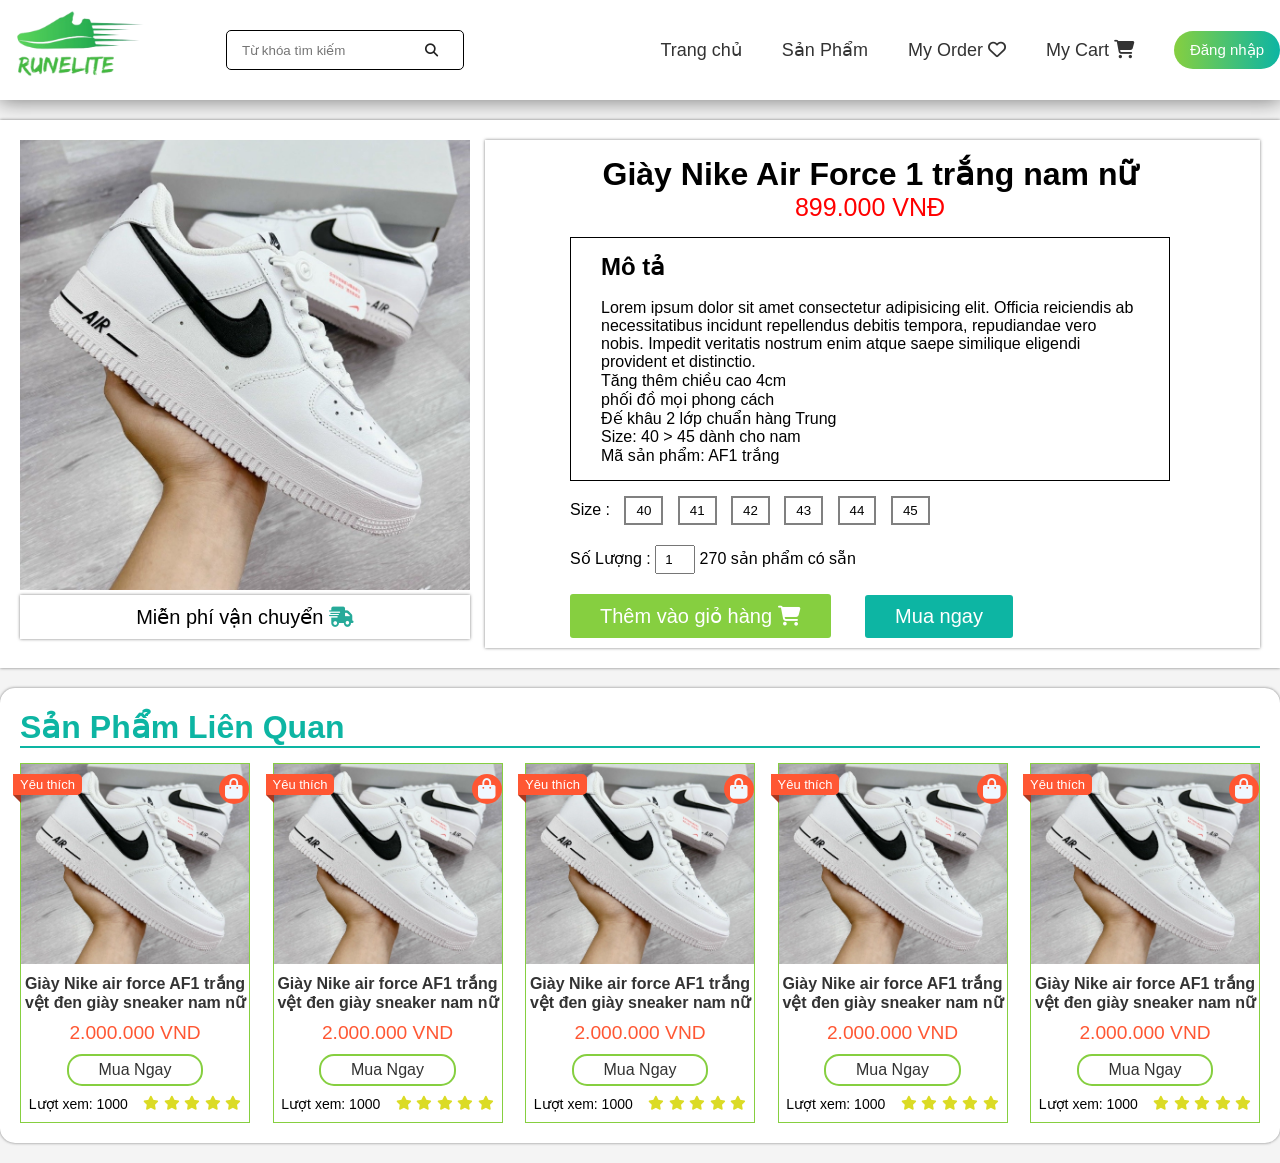
==== chitietsp.html @ 8d18b6e3 "full code" ====
<!DOCTYPE html>
<html lang="en">
<head>
    <meta charset="UTF-8">
    <meta name="viewport" content="width=device-width, initial-scale=1.0">
    <title>Run Elite</title>
    <link rel="stylesheet" href="css/main.css">
    <link rel="icon" href="image/runelite-removebg.png">
    <link rel="stylesheet" href="fontawesome-free-6.4.2-web/fontawesome-free-6.4.2-web/css/all.min.css">
    <link rel="preconnect" href="https://fonts.googleapis.com">
    <link href="https://fonts.googleapis.com/css2?family=Lemon&display=swap" rel="stylesheet">
    <!-- <link href="https://cdn.jsdelivr.net/npm/bootstrap@5.3.2/dist/css/bootstrap.min.css" rel="stylesheet" integrity="sha384-T3c6CoIi6uLrA9TneNEoa7RxnatzjcDSCmG1MXxSR1GAsXEV/Dwwykc2MPK8M2HN" crossorigin="anonymous"> -->
    <!-- <script src="https://cdn.jsdelivr.net/npm/bootstrap@5.3.2/dist/js/bootstrap.bundle.min.js" integrity="sha384-C6RzsynM9kWDrMNeT87bh95OGNyZPhcTNXj1NW7RuBCsyN/o0jlpcV8Qyq46cDfL" crossorigin="anonymous"></script> -->

</head>
<body>
    <!-- BIGIN HEADER -->
    <div class="wrapper">
        <div class="header">
          <div class="header-logo">
                <a href=""><img src="image/runelite-removebg.png" alt=""></a>    
                  
          </div>

          <div class="box_search">
            <form action="" method="POST">
                <input type="text" placeholder="Từ khóa tìm kiếm" name="keyword">
                <button name="timkiem" ><i class="fa-solid fa-magnifying-glass"></i></button>
            </form>
          </div>

          <div class="nav">
            <ul>
                <li><a href="">Trang chủ</a></li>
                <li><a href="">Sản Phẩm</a></li>
                <li class="nav2">
                  <a href="">My Order <i class="fa-regular fa-heart"></i></a>
                </li>
                <li>               
                  <a href="">My Cart <i class="fa-solid fa-cart-shopping"></i></a>
                </li>
                
                <!-- <li class='margin'><a href="">Giỏ hàng</a></li>  -->
                <!-- <li class="menu2">
                      <?php
                        if(isset($_SESSION['user'])){
                            extract($_SESSION['user']);  
                            if($role==0){
                              echo "<a>Xin chào: <b>$user</b> !</a>
                                  <ul class='menu2-1'>
                                    <li><a href='index.php?act=edittk'>Thông tin tài khoản</a></li>
                                    <li><a href='logout.php'>Đăng xuất</a></li>
                                  </ul>
                            ";
                            }else{
                              echo "<a>Xin chào: <b>$user</b> !</a>
                                    <ul class='menu2-1'>
                                        <li><a href='index.php?act=edittk'>Thông tin tài khoản</a></li>
                                        <li><a href='admin/index.php'>Quản lý web</a></li>
                                        <li><a href='logout.php'>Đăng xuất</a></li>
                                        
                                    </ul>
                              ";
                            }                    
                                  
                        }else{
                            echo '<a class="button-login" href="login.php">Đăng nhập</a>' ;
                        } 
                        ?>
                  </li>     -->
                  <!-- <li class="menu2"><a href="">Đăng nhập</a></li> -->
                  <button class="menu2"><a href="">Đăng nhập</a></button>
              </ul>
          </div>
      </div>



      <!-- END HEADER -->
      <div class="container">
        <div class="detail_product">
            <div class="detail_product_1">
                <div class="etail_product-image">
                    <img src="image/adidas_af1.jpg" alt="">
                </div>
                <div class="detail_product-ship">
                    <p>Miễn phí vận chuyển <i class="fa-solid fa-truck-fast"></i></p>     
                </div>
            </div>
            <div class="detail_product_2">
                <h1>Giày Nike Air Force 1 trắng nam nữ</h1>
                <p>899.000 VNĐ</p>
                <div class="description">
                    <h2>Mô tả</h2> <br>
                    <p>
                        Lorem ipsum dolor sit amet consectetur adipisicing elit. Officia reiciendis ab necessitatibus incidunt repellendus debitis tempora,
                        repudiandae vero nobis. Impedit veritatis nostrum enim atque saepe similique eligendi provident et distinctio. <br>
                        Tăng thêm chiều cao 4cm <br>
    
                     phối đồ mọi phong cách <br>
    
                     Đế khâu 2 lớp chuẩn hàng Trung <br>
    
                     Size: 40 > 45 dành cho  nam  <br>
    
                     Mã sản phẩm:  AF1 trắng
                    </p>
                </div>
                <div class="size">
                    Size : 
                    <button class="product-size">40</button>
                    <button class="product-size">41</button>
                    <button class="product-size">42</button>
                    <button class="product-size">43</button>
                    <button class="product-size">44</button>
                    <button class="product-size">45</button>
    
                </div>
                <div class="quantity">
                    Số Lượng :
                    <input type="number" min="1" value="1">
                       270 sản phẩm có sẵn
                </div>
                <div class="button-action">
                    <button class="button-action-1">Thêm vào giỏ hàng <i class="fa-solid fa-cart-shopping"></i></button>
                    <button class="button-action-2">Mua ngay</button>
                </div>
            </div>  
        </div>
        <!-- Sản phẩm liên quan -->
        <div class="adidas">
            <h1> Sản Phẩm Liên Quan</h1>
            <div class="adidas-product">
              <div class="product-box">
                <div class="product-image-container">
                    <img class="product-image" src="image/adidas_af1.jpg" alt="Tên sản phẩm">
                    <a href=""> <i class="fa-solid fa-bag-shopping"></i></a>
                </div>
                <div class="product-sale">Yêu thích</div>
                <div class="product-detail">
                    <div class="product-title"><a href="">Giày Nike air force AF1 trắng vệt đen giày sneaker nam nữ</a></div>
                    <div class="product-price">2.000.000 VND</div>
                    <!-- <div class="remaining-products">Số lượng còn lại: 50</div> -->
                    <div class="buy-now"><a href="">Mua Ngay</a></div>
                    <div class="box-viewStar">
                      <div class="view-count">Lượt xem: 1000</div>
                      <div class="product-star">
                        <i class="fa-solid fa-star"></i>
                        <i class="fa-solid fa-star"></i>
                        <i class="fa-solid fa-star"></i>
                        <i class="fa-solid fa-star"></i>
                        <i class="fa-solid fa-star"></i>
                      </div>
                    </div>                          
                </div>
              </div>
    
              <div class="product-box">
                <div class="product-image-container">
                    <img class="product-image" src="image/adidas_af1.jpg" alt="Tên sản phẩm">
                    <a href=""> <i class="fa-solid fa-bag-shopping"></i></a>
                </div>
                <div class="product-sale">Yêu thích</div>
                <div class="product-detail">
                    <div class="product-title"><a href="">Giày Nike air force AF1 trắng vệt đen giày sneaker nam nữ</a></div>
                    <div class="product-price">2.000.000 VND</div>
                    <!-- <div class="remaining-products">Số lượng còn lại: 50</div> -->
                    <div class="buy-now"><a href="">Mua Ngay</a></div>
                    <div class="box-viewStar">
                      <div class="view-count">Lượt xem: 1000</div>
                      <div class="product-star">
                        <i class="fa-solid fa-star"></i>
                        <i class="fa-solid fa-star"></i>
                        <i class="fa-solid fa-star"></i>
                        <i class="fa-solid fa-star"></i>
                        <i class="fa-solid fa-star"></i>
                      </div>
                    </div>                          
                </div>
              </div>
    
              <div class="product-box">
                <div class="product-image-container">
                    <img class="product-image" src="image/adidas_af1.jpg" alt="Tên sản phẩm">
                    <a href=""> <i class="fa-solid fa-bag-shopping"></i></a>
                </div>
                <div class="product-sale">Yêu thích</div>
                <div class="product-detail">
                    <div class="product-title"><a href="">Giày Nike air force AF1 trắng vệt đen giày sneaker nam nữ</a></div>
                    <div class="product-price">2.000.000 VND</div>
                    <!-- <div class="remaining-products">Số lượng còn lại: 50</div> -->
                    <div class="buy-now"><a href="">Mua Ngay</a></div>
                    <div class="box-viewStar">
                      <div class="view-count">Lượt xem: 1000</div>
                      <div class="product-star">
                        <i class="fa-solid fa-star"></i>
                        <i class="fa-solid fa-star"></i>
                        <i class="fa-solid fa-star"></i>
                        <i class="fa-solid fa-star"></i>
                        <i class="fa-solid fa-star"></i>
                      </div>
                    </div>                          
                </div>
              </div>
    
              <div class="product-box">
                <div class="product-image-container">
                    <img class="product-image" src="image/adidas_af1.jpg" alt="Tên sản phẩm">
                    <a href=""> <i class="fa-solid fa-bag-shopping"></i></a>
                </div>
                <div class="product-sale">Yêu thích</div>
                <div class="product-detail">
                    <div class="product-title"><a href="">Giày Nike air force AF1 trắng vệt đen giày sneaker nam nữ</a></div>
                    <div class="product-price">2.000.000 VND</div>
                    <!-- <div class="remaining-products">Số lượng còn lại: 50</div> -->
                    <div class="buy-now"><a href="">Mua Ngay</a></div>
                    <div class="box-viewStar">
                      <div class="view-count">Lượt xem: 1000</div>
                      <div class="product-star">
                        <i class="fa-solid fa-star"></i>
                        <i class="fa-solid fa-star"></i>
                        <i class="fa-solid fa-star"></i>
                        <i class="fa-solid fa-star"></i>
                        <i class="fa-solid fa-star"></i>
                      </div>
                    </div>                          
                </div>
              </div>
    
              <div class="product-box">
                <div class="product-image-container">
                    <img class="product-image" src="image/adidas_af1.jpg" alt="Tên sản phẩm">
                    <a href=""> <i class="fa-solid fa-bag-shopping"></i></a>
                </div>
                <div class="product-sale">Yêu thích</div>
                <div class="product-detail">
                    <div class="product-title"><a href="">Giày Nike air force AF1 trắng vệt đen giày sneaker nam nữ</a></div>
                    <div class="product-price">2.000.000 VND</div>
                    <!-- <div class="remaining-products">Số lượng còn lại: 50</div> -->
                    <div class="buy-now"><a href="">Mua Ngay</a></div>
                    <div class="box-viewStar">
                      <div class="view-count">Lượt xem: 1000</div>
                      <div class="product-star">
                        <i class="fa-solid fa-star"></i>
                        <i class="fa-solid fa-star"></i>
                        <i class="fa-solid fa-star"></i>
                        <i class="fa-solid fa-star"></i>
                        <i class="fa-solid fa-star"></i>
                      </div>
                    </div>                          
                </div>
              </div>
            </div>
          </div>

      </div>

      


</body>

</html>
---- css/main.css ----
:root{
    --white-color:#fff;
    --black-color:#000;
    --text-color:#333;
}
*{
    margin:0;
    padding:0;
    box-sizing:border-box;
}
.wrapper{
    font-family:'Roboto', sans-serif;  
    background-color: #f4f4f4;
}

  /* CSS CHO PHẦN HEADER */
li{
    list-style: none;
}

a{
  text-decoration: none;
  color:var(--text-color)
}

.header{
    display: flex;
    justify-content: space-between;
    background-color: white;
    box-shadow: 0px 0px 20px 1px rgba(0, 0, 0, 0.5);
    height: 100px;
    margin-bottom: 20px;
    
}
/* .header-img{
    height: 200px;
} */
.header-logo {
    margin-left: calc((100% - 1280px)/2);
    margin-top:5px;
    
}
.header-logo a img{
    width:150px;
    height: 85px;
}
.nav{
  margin-right: calc((100% - 1280px)/2);
  display: flex;
}

.nav ul{
    display: flex;
    align-items: center;
}
.nav>ul>li>a{
    display: block;
    padding: 30px 20px ;
    color:#333;
    font-size: 18px;
    font-weight: 500;
    /* align-items: center; */
}
.menu2{
  padding:10px 16px;
  background:linear-gradient(to right, #86cf40, #0db5a3) ;
  font-size: 15px;
  color:white;
  border-radius:20px;
  margin-left: 20px;
}

.menu2{
  position: relative;
  border: none;
  background-color: transparent;
}



.menu2 a{
  color: white;
  display: block;
}
.menu2-1{
  z-index: 2;
  position: absolute;
  top:40px;
  left:0;
  width: 160px;
  opacity: 0;
  visibility: hidden;
  border-radius: 8px;
  flex-direction: column;

}
.menu2-1 li{
  border-top:1px solid white;
}
.menu2-1 li a{
  text-align: center;
  font-size: 15px;
  padding:7px 10px;
}
.menu2 a{
  display: block;
}
.menu2:hover .menu2-1{
  opacity: 1;
  visibility: visible;
  transition: all 1s linear;
  background:#0db5a3;
}
.menu2:hover .menu2-1 a{
  color: white;
  text-decoration: none;
}
.menu2-1 a:hover{
  font-weight:600;
  transition: all 0.2s linear;
}

/* dropdown-header */

.nav>ul>li>a {
  display: inline-block;
  position: relative;
}
.nav>ul>li>a::after{
  content:'';
  width: 0px;
  height: 2px;
  background-color: black;
  position: absolute;
  bottom:25px;
  left: 20px;
  transition: width 0.5s;
}
.nav>ul>li>a:hover::after{
  width: 85px;
}

.box_search {
  display: flex;
  align-items: center;
  align-self: center;
  border: 1px solid black;
  border-radius: 5px;
  padding: 15px;
  height: 40px;
  margin-right: 100px;
  
}
.box_search  input {
  /* flex: 1; */
  border: none;
  outline: none;
  height: 35px;
}
.box_search  button {
  background-color: white;
  border: none;
  color: #222;
  padding: 5px 10px;
  border-radius: 5px;
  cursor: pointer;
}
.container{
    width: 1280px;
    margin:0 auto;
    padding-bottom: 20px;
}

   /* css cho phần nội dung */
   .slide{
    display: none;
   }
   .slide img{
    width: 100%;
    height: 440px;
    overflow: hidden;
   }
   .slides{
    position: relative;
   }
   .btn1{
    border:none;
    background-color: transparent;
    width: 40px;
    height: 40px;
    position: absolute;
    left: 0;
    bottom:50%;
    color:#fff;
   }
   .btn2{
    border:none;
    background-color: transparent;
    width: 40px;
    height: 40px;
    position: absolute;
    right: 0;
    bottom:50%;
    color:#fff;

   }
   .btn1,.btn2{
    cursor: pointer;
   }

   .fade {
    animation: fade 5s infinite;
}

@keyframes fade {
    0% {
        opacity: 0.5;
    }
    40% {
        opacity: 1;
    }
    80% {
        opacity: 0.8;
    }
    100% {
        opacity: 0.6;
    }
}

  /* .image img {
    width: 100%;
    height: 100%;
    object-fit: cover;
    border-radius: 0.2rem;
  } */
  .category{
    width: 100%;
    height: 120px;
    background-color: white;
    /* border-radius: 15px; */
    margin-top: 10px;
    display: flex;
    justify-content: space-around;
    align-items: center;
    box-shadow: 0px 0px 3px  rgba(0, 0, 0, 0.5);

  }
  .brand{
    text-align: center;
    transition: all 0.2s linear;


  }

  .brand-circle{
    width: 70px;
    height: 70px;
    border-radius: 100%;
    background-color: #b6f17e;
    position: relative;
  }
  
  .brand img{
    position: absolute;
    width: 80%;
    height: 50%;
    left:10%;
    top:25%;
    display: block;
    display: flex;
    align-items: center;
  }
  .brand:hover{
    transform: scale(1.2);
  }
  .brand:nth-child(1) img{
    width: 100%;
    height: 100%;
    left:0;
    top:0;
    border-radius: 100%;
  }

  /* SẢN PHẨM SALE */

  .sale{
    margin-top: 15px;
  }
  .sale-header{
    background-color: #0db5a3 ;
    padding:10px 20px;
    display: flex;
    justify-content: space-between;
    align-items: center;
  }
  .sale-header1{
    display: flex;
  }
  .sale-header1 h2{
    color: white;  
    font-family: 'Lemon', cursive ; 
    font-weight: 500;  
  }
  h2 i{
    color:#e8f34e;
    animation: lighting 0.5s infinite linear;
  }
  @keyframes lighting {
    0%{
      transform: scale(0.5);
      opacity: 0.5;
    }
    50%{
      transform: scale(1);
      opacity: 0.8;
    }
    100%{
      transform: scale(1.5);
      opacity: 1;
    }
  }

  #countdown-container {
    display: flex;
    justify-content: center;
    align-items: center;
}

#countdown {
    /* border: 2px solid #ddd; */
    border-radius: 10px;
    /* box-shadow: 0 0 10px rgba(0, 0, 0, 0.2); */
    display: flex;
    font-size: 16px;
}

#countdown > div {
    padding:  5px ;
    text-align: center;
    flex: 1;
    /* border-bottom: 2px solid #ddd; */
}

#countdown p {
    font-size: 16px;
    color: #333;
}
.a{
    display: flex;
    background-color: #fff;
    border-radius: 10px;
    margin-left: 10px;
}
.a p{
  font-weight: 700;
}
.product{
  display: flex;
  justify-content: space-between;
  flex-wrap: wrap;
}
.product-box {
  border: 1px solid #ccc;
  /* padding: 10px; */
  text-align: center;
  width: 230px;
  border:1px solid #86cf40; 
  position: relative;
}

.product-image-container {
  position: relative;
  width: 100%;
  overflow: hidden;

}
.product-sale{
  position: absolute;
  top:10px;
  left: -8px;
  background-color:#FF5733 ;
  color: #fff;
  padding:3px 7px;
  font-size: 13px;
  font-weight: 500;
  border-top-right-radius: 5px;
  border-bottom-right-radius: 5px;
  line-height: 15px;
}
.product-sale::after{
  content: "";
  position: absolute;
  left:0;
  bottom: -8px;
  border-top:8px solid #a63921 ;
  border-left: 8px solid transparent;
}
.product-image-container a{
  display: block;
  display: flex;
  justify-content: center;
  align-items: center;
  border-radius: 100%;
  width: 30px;
  height: 30px;
  position: absolute;
  right: 0px;
  top:0px;
  background-color: #FF5733;
  margin-top: 10px;
}
.product-image-container i{
  color:aliceblue;
  font-size: 20px; 
}

.product-image {
  display: block;
  width: 100%;
  height: 200px;
  object-fit: cover;
  transition: all 0.5s linear;
  

}  
.product-image-container:hover .product-image {
  transform: scale(1.2);
}  

.product-title {
  font-weight: bold;
  margin: 10px 0;
  word-wrap: break-word;
  word-break: break-all;
  white-space: normal;
  max-width: 100%;
}

.product-price {
  font-size: 1.2em;
  color: #FF5733;
  margin: 10px 0;        

}

.view-count {
  margin: 10px 0;
  font-size: 14px;
}

.buy-now {
  width: 60%;
  margin: 0 auto;
  height: auto;
  border:2px solid #86cf40;    
  border-image-slice: 1;
  border-radius: 15px;
  color: var(--text-color);
  padding: 5px 10px;
  cursor: pointer;
  margin-top: 10px;
  transition: width 0.4s linear;
}
.buy-now:hover{
  /* background:linear-gradient(to right, #86cf40, #0db5a3); */
  background-color: #86cf40;
  width: 80%;
}
.buy-now:hover a{
  color:white;
}
.box-viewStar{
  display: flex;
  justify-content: space-around;
}
.product-star{
  color:rgb(219, 219, 37);

}
.product-star i{
  font-size: 14px;
  margin: 10px 0;

}
 
 /* ADIDAS */
.adidas{
  background-color: #fff;
  /* height: 100px; */
  margin-top:20px;
  padding:10px 20px 20px 20px;
  border-radius: 15px;
  box-shadow: 0px 0px 3px  rgba(0, 0, 0, 0.5);

}
.adidas h1{
  margin-bottom: 15px;
  color: #0db5a3;
  border-bottom: 2px solid #0db5a3;
  padding-top: 10px;
}
.adidas-product{
  display: flex;
  justify-content: space-between;
}
 /* END ADIDAS */

/* GIỚI THIỆU SHOP */
.shop{
  display: flex;
  background-color: #fff;
  margin-top:20px;
  box-shadow: 0px 0px 3px  rgba(0, 0, 0, 0.5);
  border-radius: 15px;
  padding:40px;
}
.shop-text{
  padding-right: 20px;
}
.shop-text h1{
  color: #0db5a3;
  font-size: 45px;
}
.shop-text p{
  line-height: 25px;
}
.shop-image{
  border-left: 1px solid gray;
  padding-left: 30px ;
}
/* END GIỚI THIỆU SHOP  */
 

 


.footer{
  width: 100%;
padding: 1px;
background-color: rgb(42, 39, 39);
color: white;

}
.footer-row{
  /* border: 1px solid red; */
 display: flex;

justify-content: space-around;
  margin: 10px;
  
}
.footer-col{
  width: 30%;
  /* border: 1px solid blue; */
  margin: 10px;
}
.footer-row-1{
  margin: 10px;
  /* border: 1px solid red; */

}
.footer-col-1{
  /* border: 1px solid blue; */
width: 50%;
margin-left: 40px;
height: auto;  
}
.footer-col-1 ul{
  list-style-type: none;
  margin-top: 40px;
 
}
.footer-col-1 ul li{
  margin-top: 20px;
}
.footer-col-1 ul li a{
  text-decoration: none;
color: white;
transition: all 0.12s linear;
}
.footer-col-1 ul li a:hover{
  color: orangered;
  
}

.icon img{
  width: 50px;
  height: 50px;
  margin-left: 15px;
  transition: all 0.12s linear;
}
.icon img:hover{
  width: 55px;
  height: 55px;
}
h3{
  text-align: center;
  font-weight: bold;
  
}
.list-unstyled{
  padding: 0;
  display: flex;
flex-direction: column; 
align-items: center;
}
.list-unstyled li{
  list-style-type: none;
  margin-top: 10px;
 width: 50%;
  
}
.list-unstyled li a{
text-decoration: none;
color: white;
font-size: 18px;
transition: all 0.12s ease-in;

}
.list-unstyled li a:hover{
  color: orangered ;
font-size: 19px;
}


    /* CHI TIẾT SẢN PHẨM  */

.detail_product{
  background-color: #fff;
  box-shadow: 0px 0px 3px  rgba(0, 0, 0, 0.5);

  padding:20px;
  display: flex;  
  width: 1280px;
  margin:0 auto;
}
.etail_product-image{
  width: 450px;
  height: 450px;
}
.etail_product-image img{
  width: 100%;
  height: 100%;
}
.detail_product-ship{
  width: 450px;
  margin-top: 5px;
  text-align: center;
  font-size: 20px;
  background-color: #fff;
  box-shadow: 0px 0px 3px  rgba(0, 0, 0, 0.5);
  padding:10px 0;
}
.detail_product-ship i{
  color: #26aa99;
}

.detail_product_2{
  width: 100%;
  padding:0 15px 10px 10px;
  margin-left: 15px;
  background-color: #fff;
  box-shadow: 0px 0px 3px  rgba(0, 0, 0, 0.5);


}
.detail_product_2 h1{
  text-align: center;
  margin-top: 15px;
}
.detail_product_2>p{
  text-align: center;
  color:red;
  font-size: 25px;
}
.description{margin-top: 50px ;
  width: 600px;
  margin:15px auto;
  border: 1px solid;
  padding:15px 30px;
}
.size{
  width:600px;
  margin:0 auto;
}
.product-size{
  padding:5px 10px;
  background-color: #fff;
  margin-left: 10px;
  border: none ;
  border: 2px solid gray;
}
.product-size:hover{
  border:2px solid #0db5a3;
  cursor: pointer;
  font-weight: 600;
}
.quantity{
  width: 600px;
  margin: 20px auto;
}
.quantity input{
  width: 40px;
  padding:5px 0;
  padding-left: 8px;
  
}
.button-action{
  width: 600px;
  margin:0 auto;
 
}
.button-action button{
  padding: 10px 30px;
  margin-right: 30px;
  color:#fff;
  font-size: 20px;
  border: none;
  border-radius: 3px;
  /* background-color: #fff; */
}
.button-action-1{
  background-color: #86cf40;
}
.button-action-2{
  background-color: #0db5a3;
}
.button-action-1:hover,.button-action-2:hover{
  opacity: 0.8;
  cursor: pointer;
}
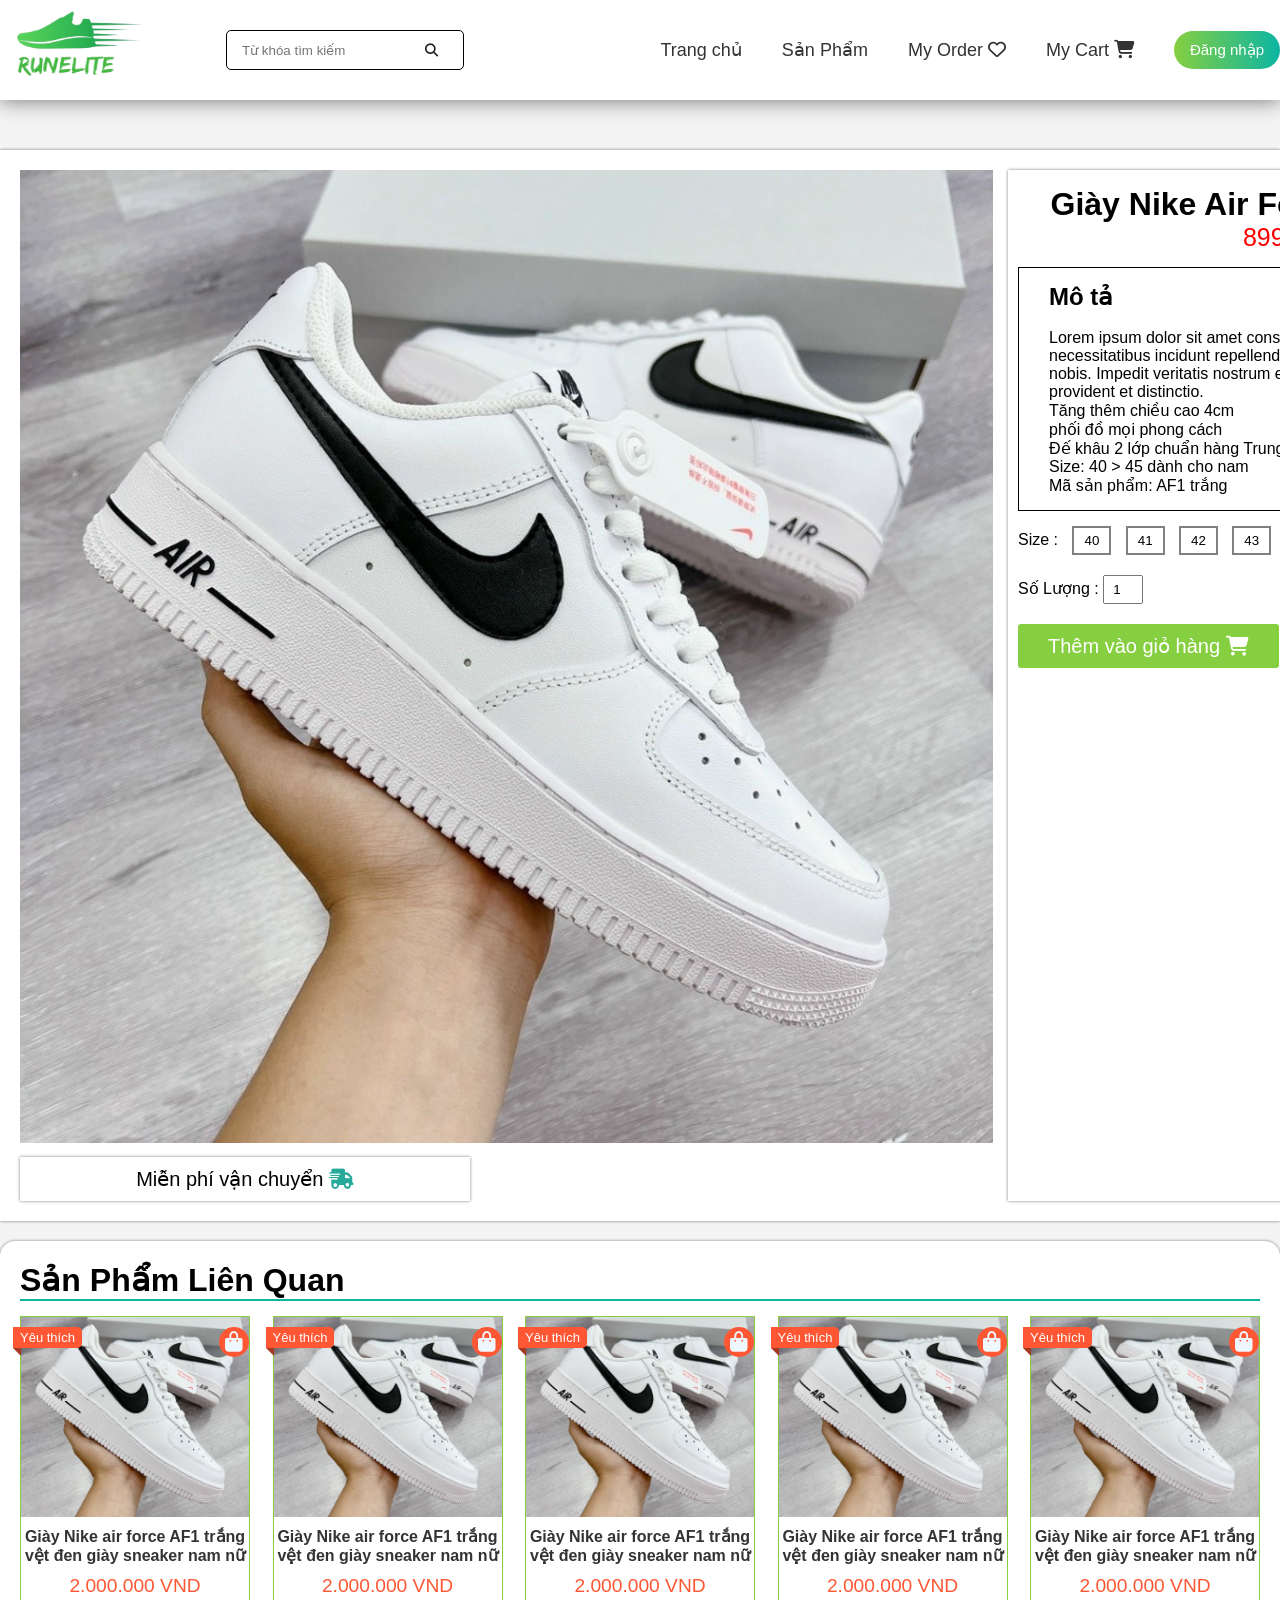
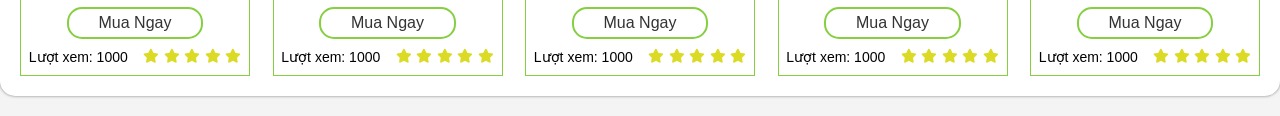
==== commit e640aa34: "show product layout user" ====
--- a/chitietsp.html
+++ b/chitietsp.html
@@ -1,8 +1,3 @@
-
-
-
-
-
 
 <!DOCTYPE html>
 <html lang="en">
@@ -125,7 +120,6 @@
                 <div class="quantity">
                     Số Lượng :
                     <input type="number" min="1" value="1">
-                       270 sản phẩm có sẵn
                 </div>
                 <div class="button-action">
                     <button class="button-action-1">Thêm vào giỏ hàng <i class="fa-solid fa-cart-shopping"></i></button>
--- a/css/main.css
+++ b/css/main.css
@@ -11,6 +11,8 @@
 .wrapper{
     font-family:'Roboto', sans-serif;  
     background-color: #f4f4f4;
+    /* padding-bottom: 30px; */
+
 }
 
   /* CSS CHO PHẦN HEADER */
@@ -29,7 +31,7 @@
     background-color: white;
     box-shadow: 0px 0px 20px 1px rgba(0, 0, 0, 0.5);
     height: 100px;
-    margin-bottom: 20px;
+
     
 }
 /* .header-img{
@@ -169,6 +171,8 @@
     width: 1280px;
     margin:0 auto;
     padding-bottom: 20px;
+    padding-top:30px;
+    /* background-color: #f4f4f4; */
 }
 
    /* css cho phần nội dung */
@@ -366,6 +370,7 @@
   width: 230px;
   border:1px solid #86cf40; 
   position: relative;
+  height: fit-content;
 }
 
 .product-image-container {
@@ -430,10 +435,12 @@
 .product-title {
   font-weight: bold;
   margin: 10px 0;
-  word-wrap: break-word;
-  word-break: break-all;
+  overflow-wrap: break-word;
   white-space: normal;
   max-width: 100%;
+}
+.product-title:focus{
+  color: #0db5a3;
 }
 
 .product-price {
@@ -495,9 +502,11 @@
 }
 .adidas h1{
   margin-bottom: 15px;
-  color: #0db5a3;
   border-bottom: 2px solid #0db5a3;
   padding-top: 10px;
+}
+.adidas h1 a{
+  color: #0db5a3;
 }
 .adidas-product{
   display: flex;
@@ -539,7 +548,6 @@
 padding: 1px;
 background-color: rgb(42, 39, 39);
 color: white;
-
 }
 .footer-row{
   /* border: 1px solid red; */
@@ -583,6 +591,8 @@
   
 }
 
+
+
 .icon img{
   width: 50px;
   height: 50px;
@@ -624,6 +634,9 @@
 
 
     /* CHI TIẾT SẢN PHẨM  */
+.container-spct{
+  background-color: #f4f4f4;
+}
 
 .detail_product{
   background-color: #fff;
@@ -633,18 +646,19 @@
   display: flex;  
   width: 1280px;
   margin:0 auto;
-}
-.etail_product-image{
+  margin-top: 20px;
+}
+.detail_product-image{
   width: 450px;
   height: 450px;
 }
-.etail_product-image img{
+.detail_product-image img{
   width: 100%;
   height: 100%;
 }
 .detail_product-ship{
   width: 450px;
-  margin-top: 5px;
+  margin-top: 10px;
   text-align: center;
   font-size: 20px;
   background-color: #fff;
